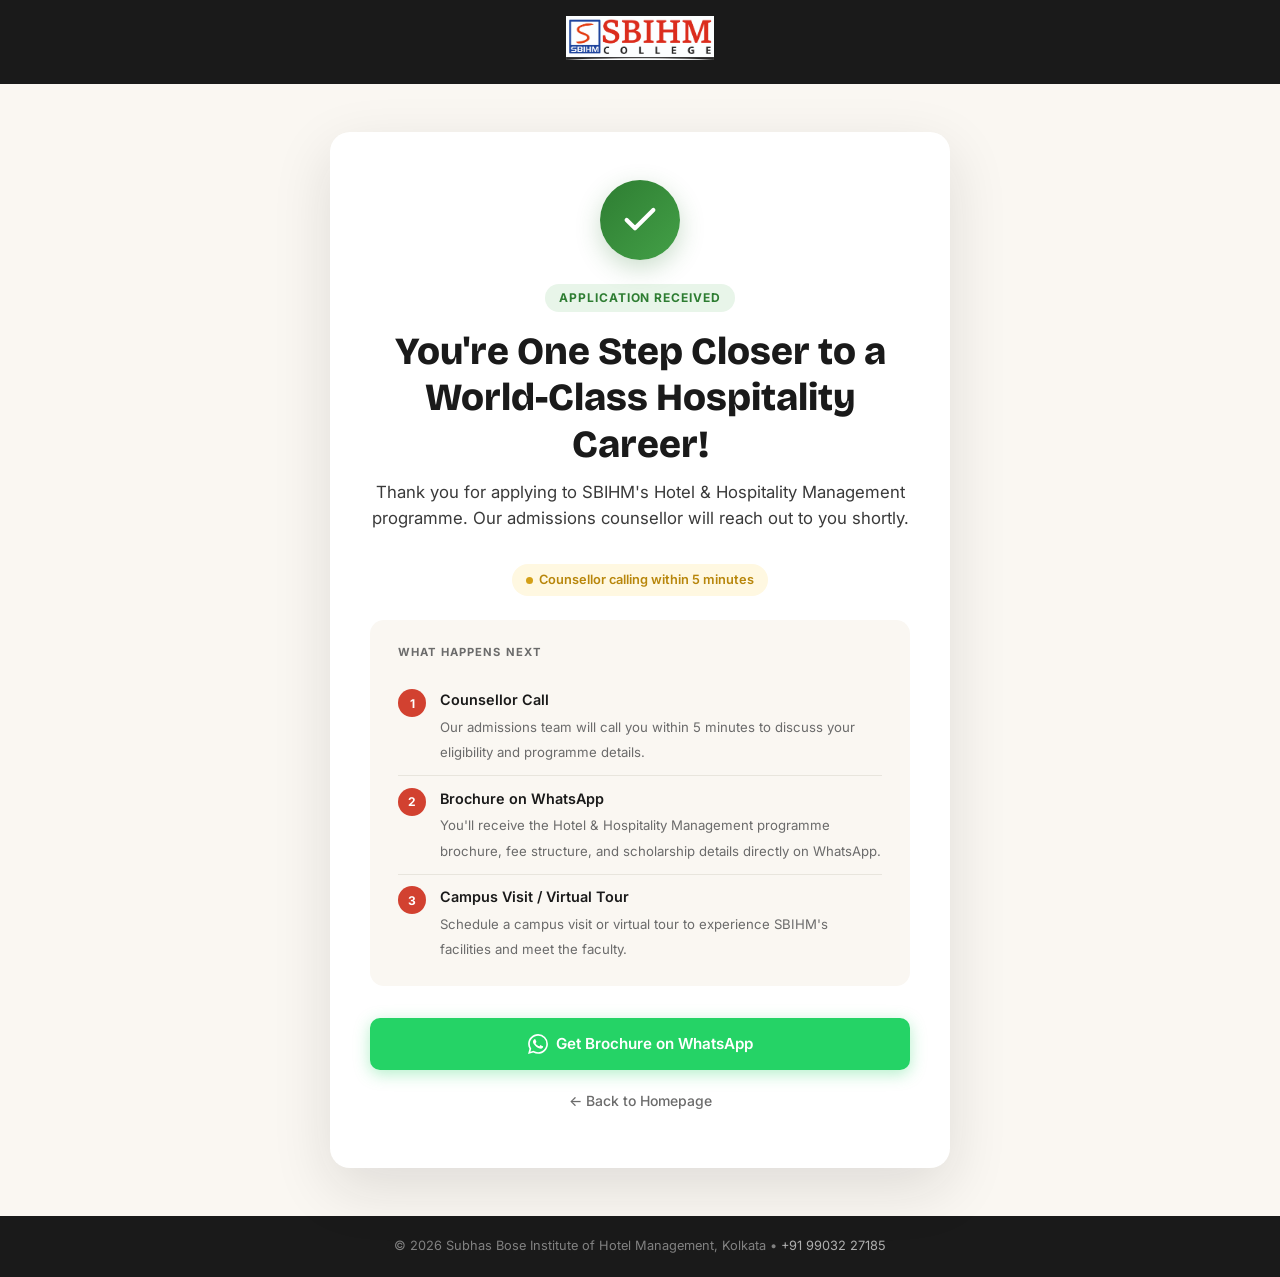
==== thankyou.html @ a93279d3 "First Commit" ====
<!DOCTYPE html>
<html lang="en">

<head>
  <!-- Google Tag Manager -->
  <script>(function (w, d, s, l, i) {
      w[l] = w[l] || []; w[l].push({
        'gtm.start':
          new Date().getTime(), event: 'gtm.js'
      }); var f = d.getElementsByTagName(s)[0],
        j = d.createElement(s), dl = l != 'dataLayer' ? '&l=' + l : ''; j.async = true; j.src =
          'https://www.googletagmanager.com/gtm.js?id=' + i + dl; f.parentNode.insertBefore(j, f);
    })(window, document, 'script', 'dataLayer', 'GTM-5KFQNGBB');</script>
  <!-- End Google Tag Manager -->

  <meta charset="UTF-8">
  <meta name="viewport" content="width=device-width, initial-scale=1.0">
  <title>Application Received — SBIHM | Hotel & Hospitality Management Admissions 2026-27</title>
  <meta name="robots" content="noindex, nofollow">

  <!-- Google Fonts -->
  <link rel="preconnect" href="https://fonts.googleapis.com">
  <link rel="preconnect" href="https://fonts.gstatic.com" crossorigin>
  <link
    href="https://fonts.googleapis.com/css2?family=Playfair+Display:wght@600;700;800&family=Inter:wght@400;500;600;700&family=Bricolage+Grotesque:opsz,wght@12..96,600;12..96,700;12..96,800&display=swap"
    rel="stylesheet">

  <style>
    :root {
      --sbihm-red: #D24130;
      --sbihm-red-dark: #A0341F;
      --sbihm-red-soft: #F8E5E1;
      --sbihm-black: #1A1A1A;
      --sbihm-charcoal: #3A3A3A;
      --sbihm-gold: #D4A017;
      --sbihm-gold-light: #F0D17A;
      --sbihm-cream: #FAF7F2;
      --sbihm-paper: #FFFFFF;
      --sbihm-line: #E8E5DD;
      --sbihm-mute: #6B6B6B;
      --sbihm-success: #2E7D32;
      --sbihm-shadow: 0 8px 30px rgba(26, 26, 26, 0.08);
      --sbihm-shadow-lg: 0 20px 60px rgba(26, 26, 26, 0.12);
      --font-display: 'Bricolage Grotesque', 'Playfair Display', Georgia, serif;
      --font-serif: 'Playfair Display', Georgia, serif;
      --font-body: 'Inter', -apple-system, BlinkMacSystemFont, sans-serif;
    }

    *, *::before, *::after {
      box-sizing: border-box;
      margin: 0;
      padding: 0;
    }

    body {
      font-family: var(--font-body);
      color: var(--sbihm-black);
      background: var(--sbihm-cream);
      line-height: 1.6;
      min-height: 100vh;
      display: flex;
      flex-direction: column;
    }

    /* ── Header ── */
    .ty-header {
      background: var(--sbihm-black);
      padding: 1rem 1.5rem;
      display: flex;
      align-items: center;
      justify-content: center;
    }

    .ty-header img {
      height: 44px;
      width: auto;
    }

    /* ── Main ── */
    .ty-main {
      flex: 1;
      display: flex;
      align-items: center;
      justify-content: center;
      padding: 3rem 1.5rem;
    }

    .ty-card {
      background: var(--sbihm-paper);
      border-radius: 20px;
      box-shadow: var(--sbihm-shadow-lg);
      max-width: 620px;
      width: 100%;
      padding: 3rem 2.5rem;
      text-align: center;
      animation: ty-enter 0.5s cubic-bezier(0.22, 1, 0.36, 1) both;
    }

    @keyframes ty-enter {
      from { opacity: 0; transform: translateY(24px); }
      to   { opacity: 1; transform: translateY(0); }
    }

    /* ── Check icon ── */
    .ty-icon-wrap {
      width: 80px;
      height: 80px;
      border-radius: 50%;
      background: linear-gradient(135deg, #2E7D32 0%, #43A047 100%);
      display: flex;
      align-items: center;
      justify-content: center;
      margin: 0 auto 1.5rem;
      box-shadow: 0 8px 24px rgba(46, 125, 50, 0.25);
      animation: ty-pop 0.5s 0.25s cubic-bezier(0.34, 1.56, 0.64, 1) both;
    }

    @keyframes ty-pop {
      from { transform: scale(0.5); opacity: 0; }
      to   { transform: scale(1);   opacity: 1; }
    }

    .ty-icon-wrap svg {
      width: 40px;
      height: 40px;
      stroke: #fff;
    }

    /* ── Heading ── */
    .ty-badge {
      display: inline-block;
      background: #E8F5E9;
      color: var(--sbihm-success);
      font-size: 0.75rem;
      font-weight: 700;
      letter-spacing: 0.08em;
      text-transform: uppercase;
      padding: 0.3rem 0.85rem;
      border-radius: 20px;
      margin-bottom: 1rem;
    }

    .ty-heading {
      font-family: var(--font-display);
      font-size: clamp(1.75rem, 4vw, 2.4rem);
      font-weight: 800;
      color: var(--sbihm-black);
      line-height: 1.2;
      margin-bottom: 0.75rem;
    }

    .ty-subheading {
      font-size: 1.05rem;
      color: var(--sbihm-charcoal);
      margin-bottom: 2rem;
    }

    /* ── Steps ── */
    .ty-steps {
      background: var(--sbihm-cream);
      border-radius: 14px;
      padding: 1.5rem 1.75rem;
      margin-bottom: 2rem;
      text-align: left;
    }

    .ty-steps__title {
      font-size: 0.7rem;
      font-weight: 700;
      letter-spacing: 0.1em;
      text-transform: uppercase;
      color: var(--sbihm-mute);
      margin-bottom: 1rem;
    }

    .ty-step {
      display: flex;
      align-items: flex-start;
      gap: 0.85rem;
      padding: 0.65rem 0;
      border-bottom: 1px solid var(--sbihm-line);
    }

    .ty-step:last-child {
      border-bottom: none;
      padding-bottom: 0;
    }

    .ty-step__num {
      flex-shrink: 0;
      width: 28px;
      height: 28px;
      border-radius: 50%;
      background: var(--sbihm-red);
      color: #fff;
      font-size: 0.75rem;
      font-weight: 700;
      display: flex;
      align-items: center;
      justify-content: center;
      margin-top: 1px;
    }

    .ty-step__text strong {
      display: block;
      font-size: 0.9rem;
      font-weight: 600;
      color: var(--sbihm-black);
      margin-bottom: 0.15rem;
    }

    .ty-step__text span {
      font-size: 0.825rem;
      color: var(--sbihm-mute);
    }

    /* ── CTAs ── */
    .ty-actions {
      display: flex;
      flex-direction: column;
      gap: 0.75rem;
    }

    .ty-btn {
      display: inline-flex;
      align-items: center;
      justify-content: center;
      gap: 0.5rem;
      padding: 0.875rem 1.75rem;
      border-radius: 10px;
      font-family: var(--font-body);
      font-size: 0.95rem;
      font-weight: 600;
      text-decoration: none;
      cursor: pointer;
      border: none;
      transition: transform 0.15s, box-shadow 0.15s;
    }

    .ty-btn:hover {
      transform: translateY(-2px);
    }

    .ty-btn--whatsapp {
      background: #25D366;
      color: #fff;
      box-shadow: 0 4px 16px rgba(37, 211, 102, 0.35);
    }

    .ty-btn--whatsapp:hover {
      box-shadow: 0 8px 24px rgba(37, 211, 102, 0.45);
    }

    .ty-btn--back {
      background: transparent;
      color: var(--sbihm-mute);
      font-size: 0.875rem;
      font-weight: 500;
      padding: 0.5rem 1rem;
    }

    .ty-btn--back:hover {
      color: var(--sbihm-black);
      transform: none;
    }

    /* ── Footer ── */
    .ty-footer {
      background: var(--sbihm-black);
      padding: 1.25rem 1.5rem;
      text-align: center;
    }

    .ty-footer p {
      font-size: 0.8rem;
      color: rgba(255,255,255,0.45);
    }

    .ty-footer a {
      color: rgba(255,255,255,0.65);
      text-decoration: none;
    }

    .ty-footer a:hover {
      color: #fff;
    }

    /* ── Countdown ── */
    .ty-countdown {
      display: inline-flex;
      align-items: center;
      gap: 0.4rem;
      background: #FFF8E1;
      color: #B8860B;
      font-size: 0.8rem;
      font-weight: 600;
      padding: 0.35rem 0.85rem;
      border-radius: 20px;
      margin-bottom: 1.5rem;
    }

    .ty-countdown__dot {
      width: 7px;
      height: 7px;
      border-radius: 50%;
      background: #D4A017;
      animation: pulse 1.2s ease-in-out infinite;
    }

    @keyframes pulse {
      0%, 100% { opacity: 1; transform: scale(1); }
      50%       { opacity: 0.4; transform: scale(0.8); }
    }

    /* ── Responsive ── */
    @media (max-width: 480px) {
      .ty-card {
        padding: 2rem 1.25rem;
        border-radius: 14px;
      }
    }
  </style>
</head>

<body>
  <!-- Google Tag Manager (noscript) -->
  <noscript><iframe src="https://www.googletagmanager.com/ns.html?id=GTM-5KFQNGBB" height="0" width="0"
      style="display:none;visibility:hidden"></iframe></noscript>
  <!-- End Google Tag Manager (noscript) -->

  <!-- Header -->
  <header class="ty-header">
    <a href="index.html" aria-label="SBIHM Home">
      <img src="assets/images/sbihm-logo.jpg" alt="SBIHM — Subhas Bose Institute of Hotel Management" width="200" height="44" loading="eager">
    </a>
  </header>

  <!-- Main content -->
  <main class="ty-main" id="main-content">
    <div class="ty-card">

      <!-- Success icon -->
      <div class="ty-icon-wrap" aria-hidden="true">
        <svg viewBox="0 0 24 24" fill="none" stroke-width="2.5" stroke-linecap="round" stroke-linejoin="round">
          <polyline points="20 6 9 17 4 12" />
        </svg>
      </div>

      <!-- Badge -->
      <div class="ty-badge">Application Received</div>

      <!-- Heading -->
      <h1 class="ty-heading">You're One Step Closer to a World-Class Hospitality Career!</h1>
      <p class="ty-subheading">Thank you for applying to SBIHM's Hotel & Hospitality Management programme. Our admissions counsellor will reach out to you shortly.</p>

      <!-- Countdown pill -->
      <div class="ty-countdown">
        <span class="ty-countdown__dot"></span>
        Counsellor calling within 5 minutes
      </div>

      <!-- What happens next -->
      <div class="ty-steps">
        <p class="ty-steps__title">What happens next</p>

        <div class="ty-step">
          <div class="ty-step__num">1</div>
          <div class="ty-step__text">
            <strong>Counsellor Call</strong>
            <span>Our admissions team will call you within 5 minutes to discuss your eligibility and programme details.</span>
          </div>
        </div>

        <div class="ty-step">
          <div class="ty-step__num">2</div>
          <div class="ty-step__text">
            <strong>Brochure on WhatsApp</strong>
            <span>You'll receive the Hotel & Hospitality Management programme brochure, fee structure, and scholarship details directly on WhatsApp.</span>
          </div>
        </div>

        <div class="ty-step">
          <div class="ty-step__num">3</div>
          <div class="ty-step__text">
            <strong>Campus Visit / Virtual Tour</strong>
            <span>Schedule a campus visit or virtual tour to experience SBIHM's facilities and meet the faculty.</span>
          </div>
        </div>
      </div>

      <!-- CTA buttons -->
      <div class="ty-actions">
        <a href="https://wa.me/917003872527?text=Hi%2C%20I%20just%20applied%20for%20Hotel%20%26%20Hospitality%20Management%20at%20SBIHM.%20Please%20share%20the%20brochure." class="ty-btn ty-btn--whatsapp" target="_blank" rel="noopener noreferrer">
          <svg viewBox="0 0 24 24" fill="currentColor" width="20" height="20" aria-hidden="true">
            <path d="M17.472 14.382c-.297-.149-1.758-.867-2.03-.967-.273-.099-.471-.148-.67.15-.197.297-.767.966-.94 1.164-.173.199-.347.223-.644.075-.297-.15-1.255-.463-2.39-1.475-.883-.788-1.48-1.761-1.653-2.059-.173-.297-.018-.458.13-.606.134-.133.298-.347.446-.52.149-.174.198-.298.298-.497.099-.198.05-.371-.025-.52-.075-.149-.669-1.612-.916-2.207-.242-.579-.487-.5-.669-.51-.173-.008-.371-.01-.57-.01-.198 0-.52.074-.792.372-.272.297-1.04 1.016-1.04 2.479 0 1.462 1.065 2.875 1.213 3.074.149.198 2.096 3.2 5.077 4.487.709.306 1.262.489 1.694.625.712.227 1.36.195 1.871.118.571-.085 1.758-.719 2.006-1.413.248-.694.248-1.289.173-1.413-.074-.124-.272-.198-.57-.347m-5.421 7.403h-.004a9.87 9.87 0 01-5.031-1.378l-.361-.214-3.741.982.998-3.648-.235-.374a9.86 9.86 0 01-1.51-5.26c.001-5.45 4.436-9.884 9.888-9.884 2.64 0 5.122 1.03 6.988 2.898a9.825 9.825 0 012.893 6.994c-.003 5.45-4.437 9.884-9.885 9.884m8.413-18.297A11.815 11.815 0 0012.05 0C5.495 0 .16 5.335.157 11.892c0 2.096.547 4.142 1.588 5.945L.057 24l6.305-1.654a11.882 11.882 0 005.683 1.448h.005c6.554 0 11.89-5.335 11.893-11.893a11.821 11.821 0 00-3.48-8.413z"/>
          </svg>
          Get Brochure on WhatsApp
        </a>

        <a href="index.html" class="ty-btn ty-btn--back">
          ← Back to Homepage
        </a>
      </div>

    </div>
  </main>

  <!-- Footer -->
  <footer class="ty-footer">
    <p>
      &copy; 2026 Subhas Bose Institute of Hotel Management, Kolkata &bull;
      <a href="tel:+919903227185">+91 99032 27185</a>
    </p>
  </footer>

  <script>
    // Fire GTM conversion event when thank-you page loads
    window.dataLayer = window.dataLayer || [];
    window.dataLayer.push({
      event: 'thank_you_page_view',
      page_type: 'thank_you',
      programme: 'hotel_hospitality_management',
    });
  </script>
</body>

</html>
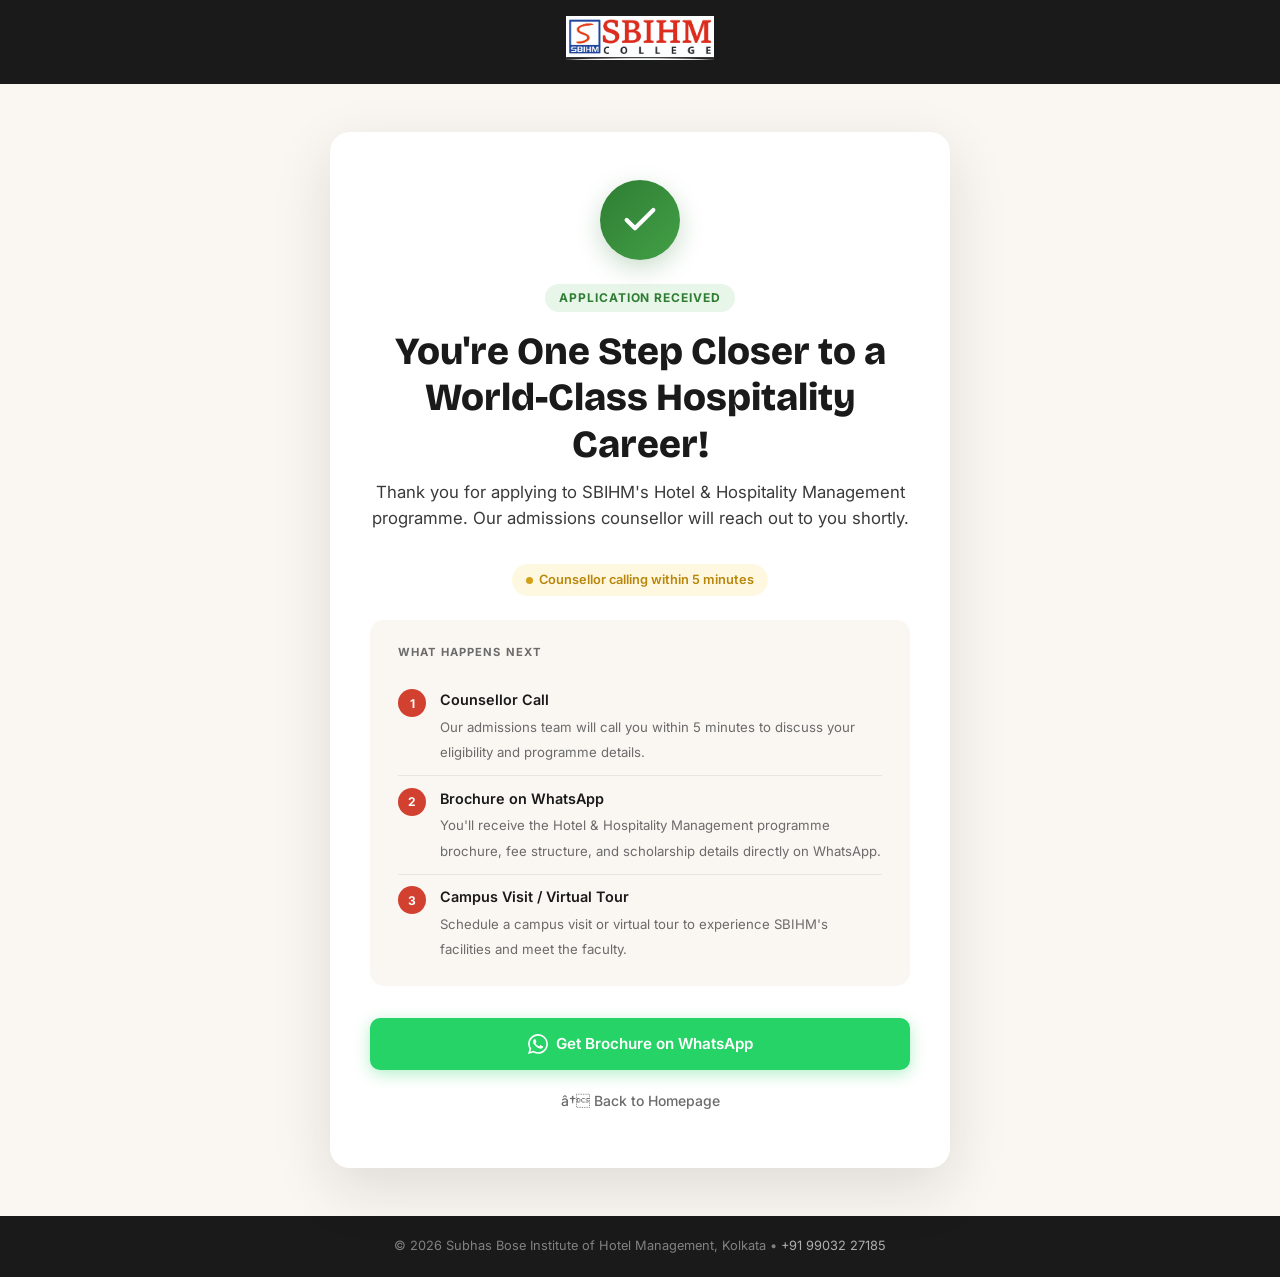
==== commit 4579c7de: "MEta and gtm added" ====
--- a/thankyou.html
+++ b/thankyou.html
@@ -2,6 +2,27 @@
 <html lang="en">
 
 <head>
+
+  <!-- Meta Pixel Code -->
+  <script>
+    !function (f, b, e, v, n, t, s) {
+      if (f.fbq) return; n = f.fbq = function () {
+        n.callMethod ?
+        n.callMethod.apply(n, arguments) : n.queue.push(arguments)
+      };
+      if (!f._fbq) f._fbq = n; n.push = n; n.loaded = !0; n.version = '2.0';
+      n.queue = []; t = b.createElement(e); t.async = !0;
+      t.src = v; s = b.getElementsByTagName(e)[0];
+      s.parentNode.insertBefore(t, s)
+    }(window, document, 'script',
+      'https://connect.facebook.net/en_US/fbevents.js');
+    fbq('init', '1470039681540935');
+    fbq('track', 'PageView');
+  </script>
+  <noscript><img height="1" width="1" style="display:none"
+      src="https://www.facebook.com/tr?id=1470039681540935&ev=PageView&noscript=1" /></noscript>
+  <!-- End Meta Pixel Code -->
+
   <!-- Google Tag Manager -->
   <script>(function (w, d, s, l, i) {
       w[l] = w[l] || []; w[l].push({
@@ -46,7 +67,9 @@
       --font-body: 'Inter', -apple-system, BlinkMacSystemFont, sans-serif;
     }
 
-    *, *::before, *::after {
+    *,
+    *::before,
+    *::after {
       box-sizing: border-box;
       margin: 0;
       padding: 0;
@@ -97,8 +120,15 @@
     }
 
     @keyframes ty-enter {
-      from { opacity: 0; transform: translateY(24px); }
-      to   { opacity: 1; transform: translateY(0); }
+      from {
+        opacity: 0;
+        transform: translateY(24px);
+      }
+
+      to {
+        opacity: 1;
+        transform: translateY(0);
+      }
     }
 
     /* ── Check icon ── */
@@ -116,8 +146,15 @@
     }
 
     @keyframes ty-pop {
-      from { transform: scale(0.5); opacity: 0; }
-      to   { transform: scale(1);   opacity: 1; }
+      from {
+        transform: scale(0.5);
+        opacity: 0;
+      }
+
+      to {
+        transform: scale(1);
+        opacity: 1;
+      }
     }
 
     .ty-icon-wrap svg {
@@ -273,11 +310,11 @@
 
     .ty-footer p {
       font-size: 0.8rem;
-      color: rgba(255,255,255,0.45);
+      color: rgba(255, 255, 255, 0.45);
     }
 
     .ty-footer a {
-      color: rgba(255,255,255,0.65);
+      color: rgba(255, 255, 255, 0.65);
       text-decoration: none;
     }
 
@@ -308,8 +345,17 @@
     }
 
     @keyframes pulse {
-      0%, 100% { opacity: 1; transform: scale(1); }
-      50%       { opacity: 0.4; transform: scale(0.8); }
+
+      0%,
+      100% {
+        opacity: 1;
+        transform: scale(1);
+      }
+
+      50% {
+        opacity: 0.4;
+        transform: scale(0.8);
+      }
     }
 
     /* ── Responsive ── */
@@ -331,7 +377,8 @@
   <!-- Header -->
   <header class="ty-header">
     <a href="index.html" aria-label="SBIHM Home">
-      <img src="assets/images/sbihm-logo.jpg" alt="SBIHM — Subhas Bose Institute of Hotel Management" width="200" height="44" loading="eager">
+      <img src="assets/images/sbihm-logo.jpg" alt="SBIHM — Subhas Bose Institute of Hotel Management" width="200"
+        height="44" loading="eager">
     </a>
   </header>
 
@@ -351,7 +398,8 @@
 
       <!-- Heading -->
       <h1 class="ty-heading">You're One Step Closer to a World-Class Hospitality Career!</h1>
-      <p class="ty-subheading">Thank you for applying to SBIHM's Hotel & Hospitality Management programme. Our admissions counsellor will reach out to you shortly.</p>
+      <p class="ty-subheading">Thank you for applying to SBIHM's Hotel & Hospitality Management programme. Our
+        admissions counsellor will reach out to you shortly.</p>
 
       <!-- Countdown pill -->
       <div class="ty-countdown">
@@ -367,7 +415,8 @@
           <div class="ty-step__num">1</div>
           <div class="ty-step__text">
             <strong>Counsellor Call</strong>
-            <span>Our admissions team will call you within 5 minutes to discuss your eligibility and programme details.</span>
+            <span>Our admissions team will call you within 5 minutes to discuss your eligibility and programme
+              details.</span>
           </div>
         </div>
 
@@ -375,7 +424,8 @@
           <div class="ty-step__num">2</div>
           <div class="ty-step__text">
             <strong>Brochure on WhatsApp</strong>
-            <span>You'll receive the Hotel & Hospitality Management programme brochure, fee structure, and scholarship details directly on WhatsApp.</span>
+            <span>You'll receive the Hotel & Hospitality Management programme brochure, fee structure, and scholarship
+              details directly on WhatsApp.</span>
           </div>
         </div>
 
@@ -390,9 +440,11 @@
 
       <!-- CTA buttons -->
       <div class="ty-actions">
-        <a href="https://wa.me/917003872527?text=Hi%2C%20I%20just%20applied%20for%20Hotel%20%26%20Hospitality%20Management%20at%20SBIHM.%20Please%20share%20the%20brochure." class="ty-btn ty-btn--whatsapp" target="_blank" rel="noopener noreferrer">
+        <a href="https://wa.me/917003872527?text=Hi%2C%20I%20just%20applied%20for%20Hotel%20%26%20Hospitality%20Management%20at%20SBIHM.%20Please%20share%20the%20brochure."
+          class="ty-btn ty-btn--whatsapp" target="_blank" rel="noopener noreferrer">
           <svg viewBox="0 0 24 24" fill="currentColor" width="20" height="20" aria-hidden="true">
-            <path d="M17.472 14.382c-.297-.149-1.758-.867-2.03-.967-.273-.099-.471-.148-.67.15-.197.297-.767.966-.94 1.164-.173.199-.347.223-.644.075-.297-.15-1.255-.463-2.39-1.475-.883-.788-1.48-1.761-1.653-2.059-.173-.297-.018-.458.13-.606.134-.133.298-.347.446-.52.149-.174.198-.298.298-.497.099-.198.05-.371-.025-.52-.075-.149-.669-1.612-.916-2.207-.242-.579-.487-.5-.669-.51-.173-.008-.371-.01-.57-.01-.198 0-.52.074-.792.372-.272.297-1.04 1.016-1.04 2.479 0 1.462 1.065 2.875 1.213 3.074.149.198 2.096 3.2 5.077 4.487.709.306 1.262.489 1.694.625.712.227 1.36.195 1.871.118.571-.085 1.758-.719 2.006-1.413.248-.694.248-1.289.173-1.413-.074-.124-.272-.198-.57-.347m-5.421 7.403h-.004a9.87 9.87 0 01-5.031-1.378l-.361-.214-3.741.982.998-3.648-.235-.374a9.86 9.86 0 01-1.51-5.26c.001-5.45 4.436-9.884 9.888-9.884 2.64 0 5.122 1.03 6.988 2.898a9.825 9.825 0 012.893 6.994c-.003 5.45-4.437 9.884-9.885 9.884m8.413-18.297A11.815 11.815 0 0012.05 0C5.495 0 .16 5.335.157 11.892c0 2.096.547 4.142 1.588 5.945L.057 24l6.305-1.654a11.882 11.882 0 005.683 1.448h.005c6.554 0 11.89-5.335 11.893-11.893a11.821 11.821 0 00-3.48-8.413z"/>
+            <path
+              d="M17.472 14.382c-.297-.149-1.758-.867-2.03-.967-.273-.099-.471-.148-.67.15-.197.297-.767.966-.94 1.164-.173.199-.347.223-.644.075-.297-.15-1.255-.463-2.39-1.475-.883-.788-1.48-1.761-1.653-2.059-.173-.297-.018-.458.13-.606.134-.133.298-.347.446-.52.149-.174.198-.298.298-.497.099-.198.05-.371-.025-.52-.075-.149-.669-1.612-.916-2.207-.242-.579-.487-.5-.669-.51-.173-.008-.371-.01-.57-.01-.198 0-.52.074-.792.372-.272.297-1.04 1.016-1.04 2.479 0 1.462 1.065 2.875 1.213 3.074.149.198 2.096 3.2 5.077 4.487.709.306 1.262.489 1.694.625.712.227 1.36.195 1.871.118.571-.085 1.758-.719 2.006-1.413.248-.694.248-1.289.173-1.413-.074-.124-.272-.198-.57-.347m-5.421 7.403h-.004a9.87 9.87 0 01-5.031-1.378l-.361-.214-3.741.982.998-3.648-.235-.374a9.86 9.86 0 01-1.51-5.26c.001-5.45 4.436-9.884 9.888-9.884 2.64 0 5.122 1.03 6.988 2.898a9.825 9.825 0 012.893 6.994c-.003 5.45-4.437 9.884-9.885 9.884m8.413-18.297A11.815 11.815 0 0012.05 0C5.495 0 .16 5.335.157 11.892c0 2.096.547 4.142 1.588 5.945L.057 24l6.305-1.654a11.882 11.882 0 005.683 1.448h.005c6.554 0 11.89-5.335 11.893-11.893a11.821 11.821 0 00-3.48-8.413z" />
           </svg>
           Get Brochure on WhatsApp
         </a>
@@ -424,4 +476,4 @@
   </script>
 </body>
 
-</html>
+</html>
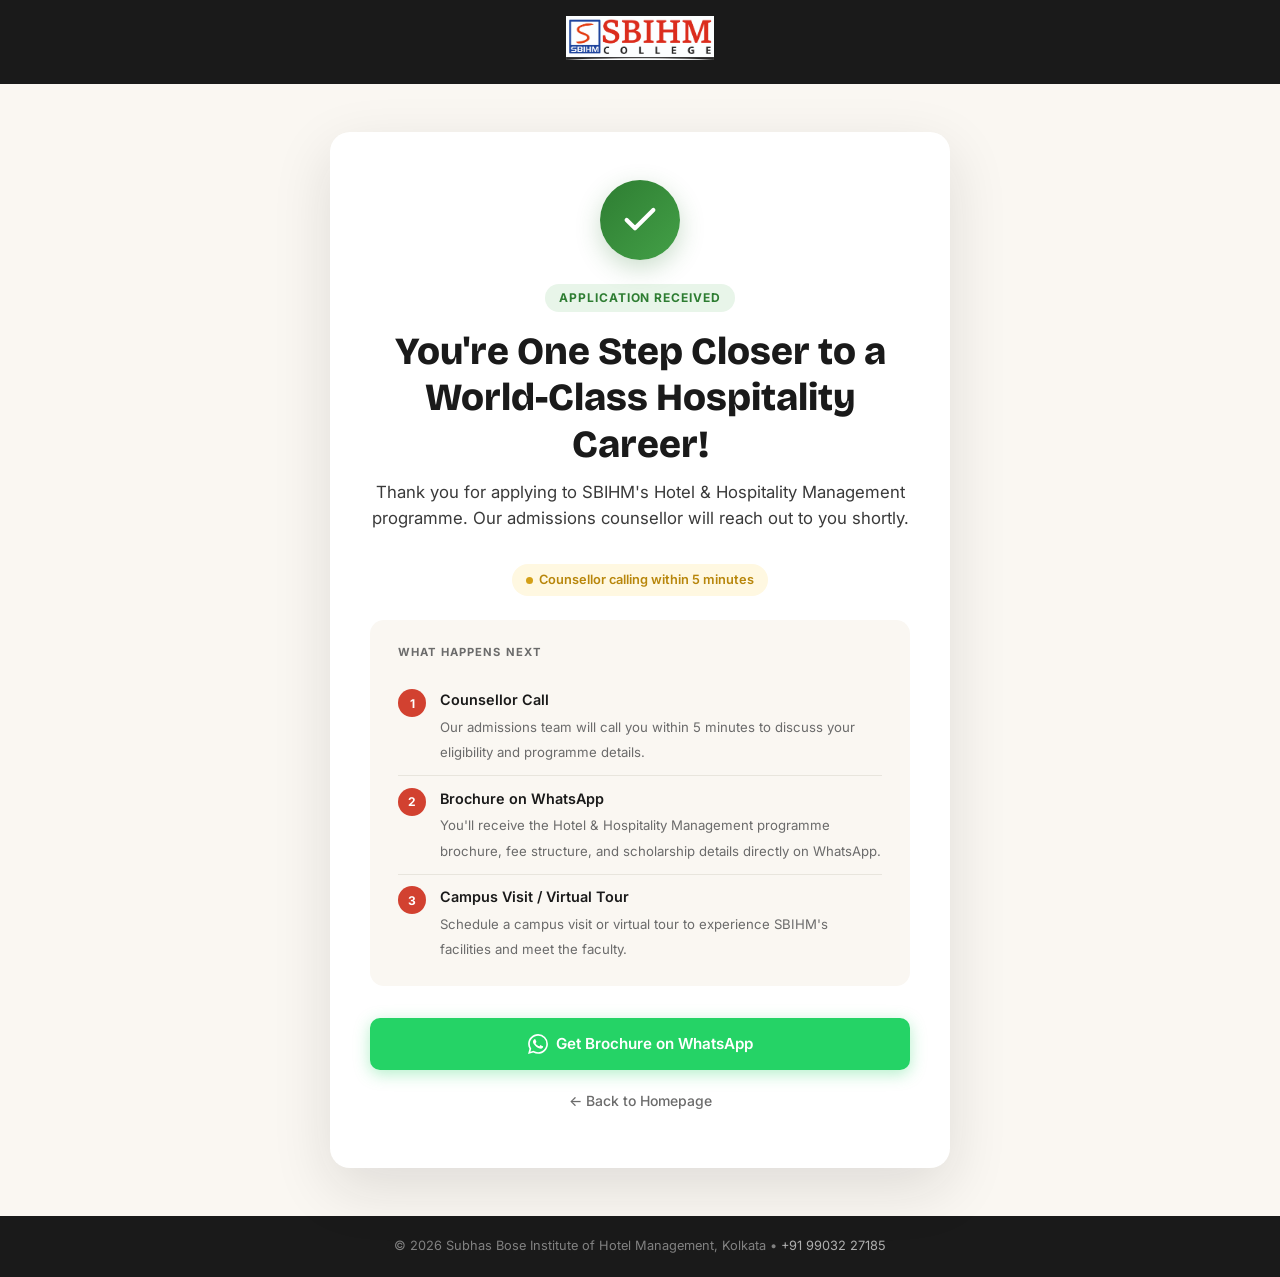
==== commit 477b1ffe: "Diploma Course added" ====
--- a/thankyou.html
+++ b/thankyou.html
@@ -2,6 +2,9 @@
 <html lang="en">
 
 <head>
+
+  <meta charset="UTF-8">
+  <meta name="viewport" content="width=device-width, initial-scale=1.0">
 
   <!-- Meta Pixel Code -->
   <script>
@@ -34,8 +37,7 @@
     })(window, document, 'script', 'dataLayer', 'GTM-5KFQNGBB');</script>
   <!-- End Google Tag Manager -->
 
-  <meta charset="UTF-8">
-  <meta name="viewport" content="width=device-width, initial-scale=1.0">
+  
   <title>Application Received — SBIHM | Hotel & Hospitality Management Admissions 2026-27</title>
   <meta name="robots" content="noindex, nofollow">
 
